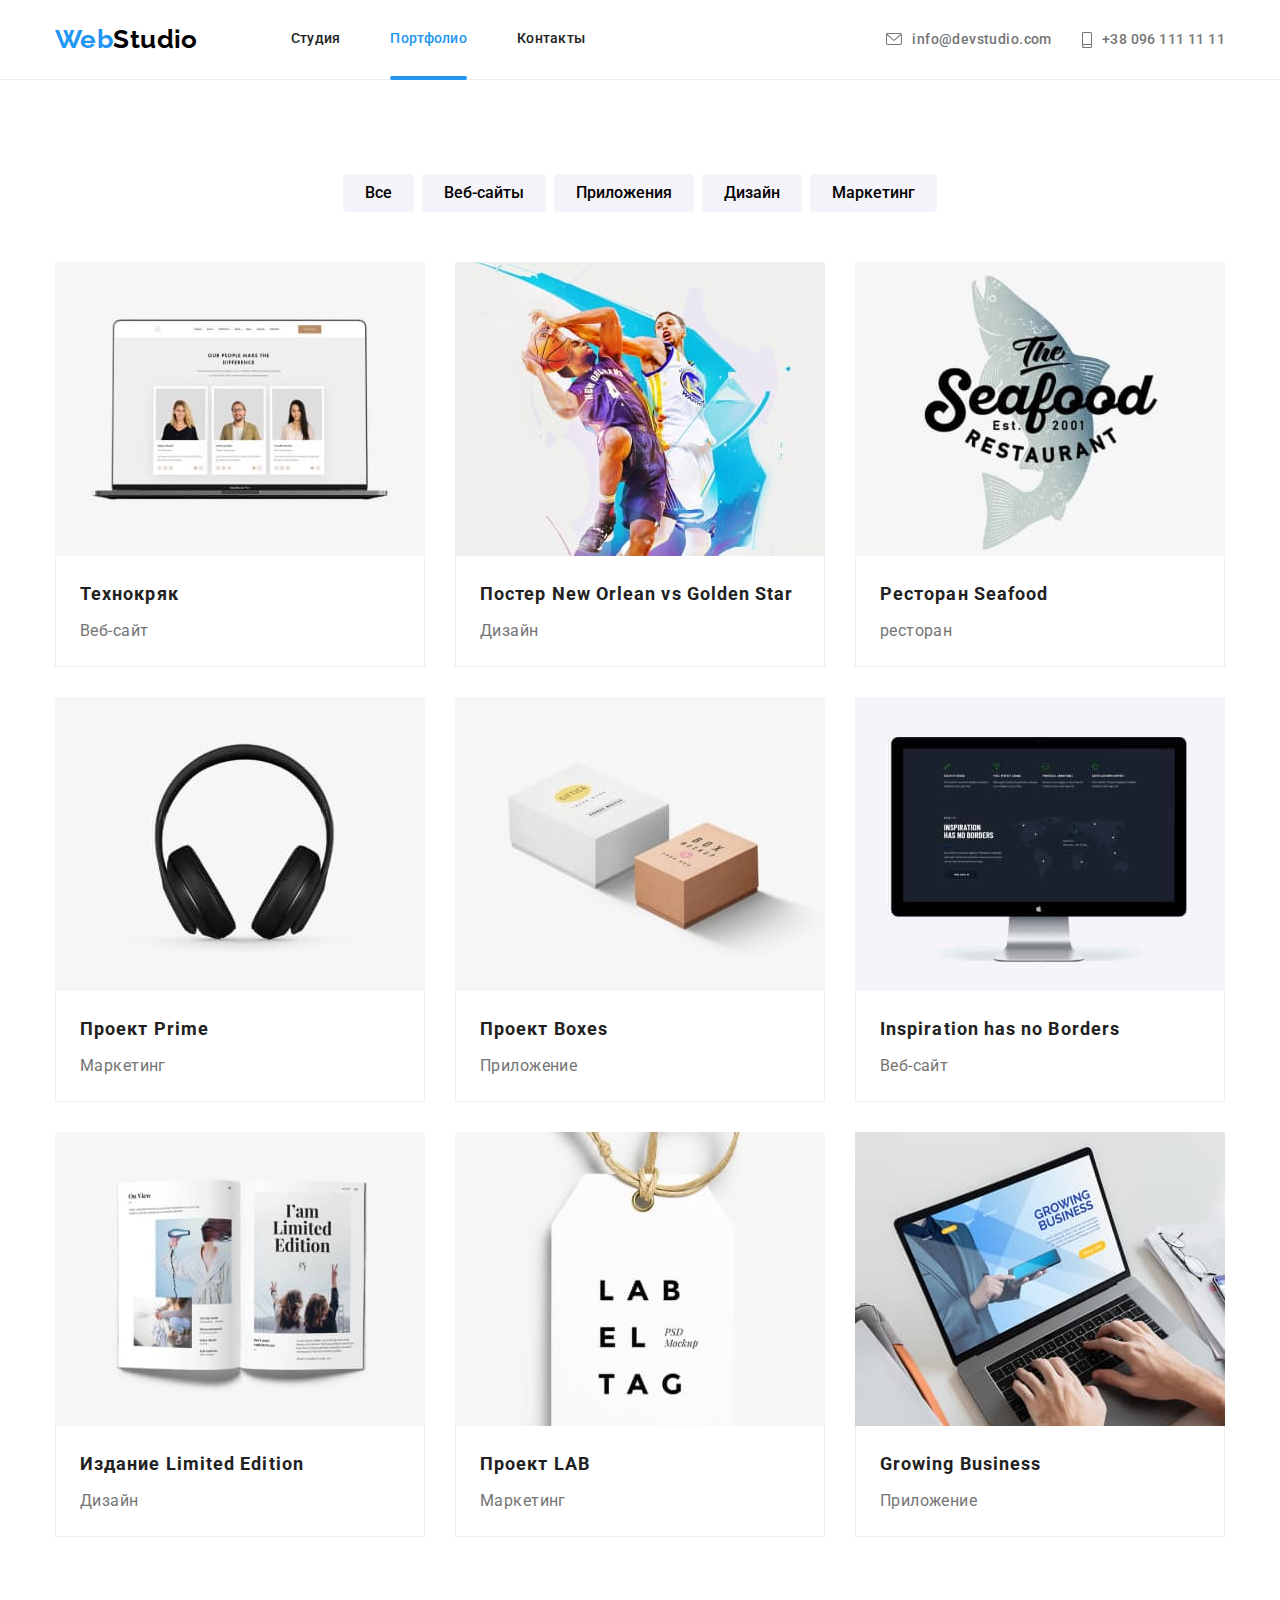
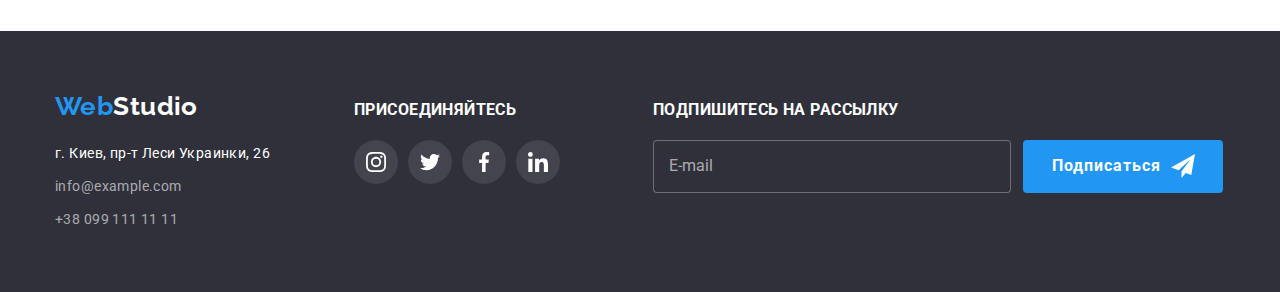
==== portfolio.html @ 16c4eb9a "hm7" ====
<!DOCTYPE html>
<html lang="ru">
<head>
   <meta charset="UTF-8">
   <meta http-equiv="X-UA-Compatible" content="IE=edge">
   <meta name="viewport" content="width=device-width, initial-scale=1.0">
   <title>Портфолио</title>
   <link href="https://fonts.googleapis.com/css2?family=Raleway:wght@700&family=Roboto:wght@400;500;700;900&display=swap" rel="stylesheet">
   <link rel="stylesheet" href="https://cdnjs.cloudflare.com/ajax/libs/modern-normalize/1.1.0/modern-normalize.min.css">
   <link rel="stylesheet" href="./css/style.css">
</head>
<body>
     <header class="page-header">
      <div class="container container-header">
         <nav class="site-nav">
            <a href="" class="logo">Web<span class="studio">Studio</span></a>
            <ul class="navigation">
               <li class="navigation-item"> <a href="./index.html" class="navigation-link">Студия</a> </li>
               <li class="navigation-item"> <a href="" class="navigation-link current">Портфолио</a> </li>
               <li class="navigation-item"> <a href="" class="navigation-link">Контакты</a> </li>
            </ul>
         </nav>
            <ul class="contacts">
               <li class="contacts-item"> 
                  <a href="mailto:info@example.com" class="contacts-link">
                     <svg class="contacts-icon" width="16" height="12">
                        <use href="./images/sprite.svg#icon-envelope"></use>
                     </svg> info@devstudio.com
                  </a>
               </li>          
                  <li class="contacts-item"> 
                     <a href="tel:+380961111111" class="contacts-link">
                        <svg class="contacts-icon" width="10" height="16">
                           <use href="./images/sprite.svg#icon-smartphone"></use>
                        </svg>+38 096 111 11 11
                     </a>
                  </li>
            </ul>
      </div>      
   </header>
   <main>
      <section class="section">
         <div class="container">
            <h1 class="section-title visually-hidden">Portfolio</h1>
            <ul class="filter">
               <li class="filter-item">
                  <button class="filter-button" type="button">Все</button>
               </li>
               <li class="filter-item">
                  <button class="filter-button" type="button">Веб-сайты</button>
               </li>
               <li class="filter-item">
                  <button class="filter-button" type="button">Приложения</button>
               </li>
               <li class="filter-item">
                  <button class="filter-button" type="button">Дизайн</button>
               </li>
               <li class="filter-item">
                  <button class="filter-button" type="button">Маркетинг</button>
               </li>
            </ul>
            <ul class="project">
               <li class="project-item">
                  <a href="" class="project-link">
                     <div class="project-thumb">
                        <img class="img" src="./images/img1.jpg" alt="tehnocrack" width="370">
                        <div class="project-overlay">
                        <p class="project-text-is-hidden">Технокряк это современная площадка распространения коронавируса. Компании используют эту платформу для цифрового шпионажа и атак на защищённые сервера конкурентов.</p></div>
                         </div>
                     <div class="border-box">
                        <h2 class="project-title">Технокряк</h2>
                        <p class="project-text">Веб-сайт</p>
                     </div>
                  </a>
               </li>
               <li class="project-item">
                  <a href="" class="project-link">
                     <div class="project-thumb">
                        <img class="img" src="./images/img2.jpg" alt="poster" width="370">
                         <div class="project-overlay">
                        <p class="project-text-is-hidden">Технокряк это современная площадка распространения коронавируса. Компании используют эту платформу для цифрового шпионажа и атак на защищённые сервера конкурентов.</p></div>
                     </div>                     
                     <div class="border-box">
                        <h2 class="project-title">Постер New Orlean vs Golden Star</h2>
                        <p class="project-text">Дизайн</p>
                     </div>
                  </a>
               </li>
               <li class="project-item">
                  <a href="" class="project-link">
                     <div class="project-thumb">
                        <img class="img" src="./images/img3.jpg" alt="theseafood" width="370">
                         <div class="project-overlay">
                        <p class="project-text-is-hidden">Технокряк это современная площадка распространения коронавируса. Компании используют эту платформу для цифрового шпионажа и атак на защищённые сервера конкурентов.</p></div>
                     </div>                    
                     <div class="border-box">
                        <h2 class="project-title">Ресторан Seafood</h2>
                        <p class="project-text">ресторан</p>
                     </div>
                  </a>
               </li>
               <li class="project-item">
                  <a href="" class="project-link">
                     <div class="project-thumb">   
                        <img class="img" src="./images/img4.jpg" alt="headphones" width="370">
                         <div class="project-overlay">
                        <p class="project-text-is-hidden">Технокряк это современная площадка распространения коронавируса. Компании используют эту платформу для цифрового шпионажа и атак на защищённые сервера конкурентов.</p></div>
                     </div>
                     <div class="border-box">
                        <h2 class="project-title">Проект Prime</h2>
                        <p class="project-text">Маркетинг</p>
                     </div> 
                  </a>
               </li>
               <li class="project-item">
                  <a href="" class="project-link">
                     <div class="project-thumb">
                        <img class="img" src="./images/img5.jpg" alt="boxes" width="370">
                           <div class="project-overlay">
                              <p class="project-text-is-hidden">Технокряк это современная площадка распространения коронавируса. Компании используют эту платформу для цифрового шпионажа и атак на защищённые сервера конкурентов.</p>
                         </div>
                     </div>
                     <div class="border-box">
                        <h2 class="project-title">Проект Boxes</h2>
                        <p class="project-text">Приложение</p>
                     </div>
                  </a>
               </li>
               <li class="project-item">
                  <a href="" class="project-link">
                     <div class="project-thumb">
                        <img class="img" src="./images/img6.jpg" alt="monitor" width="370">
                        <div class="project-overlay">
                           <p class="project-text-is-hidden">Технокряк это современная площадка распространения коронавируса. Компании используют эту платформу для цифрового шпионажа и атак на защищённые сервера конкурентов.</p>
                        </div>
                     </div>
                     <div class="border-box">
                        <h2 class="project-title">Inspiration has no Borders</h2>
                        <p class="project-text">Веб-сайт</p>
                     </div>
                  </a>
               </li>
               <li class="project-item">
                  <a href="" class="project-link">
                     <div class="project-thumb">
                        <img class="img" src="./images/img7.jpg" alt="book" width="370">
                        <div class="project-overlay">
                           <p class="project-text-is-hidden">Технокряк это современная площадка распространения коронавируса. Компании используют эту платформу для цифрового шпионажа и атак на защищённые сервера конкурентов.</p>
                        </div>
                        </div>
                     <div class="border-box">
                        <h2 class="project-title">Издание Limited Edition</h2>
                        <p class="project-text">Дизайн</p>
                        </div>
                  </a>
               </li>
               <li class="project-item">
                  <a href="" class="project-link">
                     <div class="project-thumb">
                        <img class="img" src="./images/img8.jpg" alt="label" width="370">
                        <div class="project-overlay">                   
                          <p class="project-text-is-hidden">Технокряк это современная площадка распространения коронавируса. Компании используют эту платформу для цифрового шпионажа и атак на защищённые сервера конкурентов.</p>
                        </div>
                     </div>
                     <div class="border-box">
                        <h2 class="project-title">Проект LAB</h2>
                        <p class="project-text">Маркетинг</p>
                     </div>
                  </a>
               </li>
               <li class="project-item">
                  <a href="" class="project-link">
                     <div class="project-thumb">
                        <img class="img" src="./images/img9.jpg" alt="notebook" width="370">
                           <div class="project-overlay">
                           <p class="project-text-is-hidden">Технокряк это современная площадка распространения коронавируса. Компании используют эту платформу для цифрового шпионажа и атак на защищённые сервера конкурентов.</p>
                           </div>                     
                     </div>
                     <div class="border-box">
                        <h2 class="project-title">Growing Business</h2>
                        <p class="project-text">Приложение</p>
                     </div>
                  </a>
               </li>
            </ul> 
         </div>
      </section>
   </main>
   <footer class="footer"> 
      <div class="container-footer container">
         <div>
            <a href="" class="logo-footer">Web<span class="studio-footer">Studio</span></a>
            <address class="address-footer">
               <ul class="address">
                  <li class="address-item"> <p> г. Киев, пр-т Леси Украинки, 26</p></li>
                  <li class="address-item"> <a href="mailto:info@example.com" class="contacts-link-footer">info@example.com</a></li>
                  <li class="address-item"> <a href="tel:+380991111111" class="contacts-link-footer">+38 099 111 11 11</a></li>
               </ul>
            </address>
         </div>
         <div class="social-box">
            <h3 class="social-box-title">ПРИСОЕДИНЯЙТЕСЬ</h3>
             <ul class="social">
               <li class="social-item">
                  <button class="social-links social-links-footer">
                     <svg class="links-icon-footer" width="20" height="20">
                        <use href="./images/sprite.svg#icon-instagram-2"></use>
                     </svg>
                  </button>
               </li>
               <li class="social-item">
                 <button class="social-links social-links-footer">
                    <svg class="links-icon-footer" width="20" height="20">
                        <use href="./images/sprite.svg#icon-twitter-1"></use>
                     </svg>
                  </button>
               </li>
               <li class="social-item">
                  <button class="social-links social-links-footer">
                    <svg class="links-icon-footer" width="20" height="20">
                        <use href="./images/sprite.svg#icon-facebook-1"></use>
                     </svg>
                  </button>
               </li>
               <li class="social-item">
                  <button class="social-links social-links-footer">
                     <svg class="links-icon-footer" width="20" height="20">
                        <use href="./images/sprite.svg#icon-linkedin-1"></use>
                     </svg>
                  </button>
               </li>
            </ul>
         </div>
         <div class="e-mail-input">
               <h3 class="social-box-title">ПОДПИШИТЕСЬ НА РАССЫЛКУ</h3>
               <form class="form-footer">
                  <input type="email" class="form-input" name="name" id="name" placeholder="E-mail">
                  <button type="submit" class="btn btn-input">Подписаться
                     <svg class="icon-btn" width="24" height="24">
                        <use href="./images/sprite.svg#icon-icon-send"></use>
                     </svg>  
                  </button>
               </form>
         </div>
       </div>
   </footer>
   <script src="./js/modal.js"></script>
</body>
</html>
---- css/style.css ----
:root {
  --primary-text-color: #212121;
  --text-color: #757575;
  --accent-color: #2196f3;
  --primary-white-color: #ffffff;
  --logo-color: #000000;
  --grey-color: #f5f4fa;
  --background-color: #2f303a;
  --card-shadow: 0px 1px 3px rgba(0, 0, 0, 0.12),
    0px 1px 1px rgba(0, 0, 0, 0.14), 0px 2px 1px rgba(0, 0, 0, 0.2);
  --card-interval: 30px;
  --timing-function: cubic-bezier(0.4, 0, 0.2, 1)
}
body{
  font-family: Roboto, sans-serif;
  color: var(--primary-text-color);
  background-color: var(--primary-white-color);
  letter-spacing: 0.03em;
  font-size: 14px;
}
h1,h2,h3,h4,p,ul {
  margin: 0;
}
ul {
  list-style: none;
  padding: 0;
}

/* Common classes */
.container {
  width: 1200px;
  margin: 0 auto;
  padding: 0 15px;
}
.img {
  display: block;
  width: 100%;
  height: auto;
}
.visually-hidden {
  position: absolute;
  width: 1px;
  height: 1px;
  margin: -1px;
  border: 0;
  padding: 0;
  clip: rect(0 0 0 0);
  overflow: hidden;
}

/* common header */
.page-header {
  border-bottom: 1px solid #ececec;
  height: 80px;
  display: flex;
}
.container-header {
  display: flex;
  align-items: center;
}
.site-nav {
  display: flex;
  align-items: center;
  margin-right: auto;
}

.logo {
  color: var(--accent-color);
  font-family: Raleway;
  font-weight: 700;
  font-size: 26px;
  line-height: 1.19;
  text-align: left;
  text-decoration: none;
  display: inline-block;
  margin-right: 93px;
}

.studio {
  display: inline-block;
  color: var(--logo-color);
}

.navigation {
  display: flex;
}
.navigation-item:not(:last-child) {
  margin-right: 50px;
}
.contacts:not(:last-child) {
  margin-right: 50px;
}
.navigation-item {
  
}
.navigation-link {
  color: var(--primary-text-color);
  text-decoration: none;
  display: block;
  padding-top: 32px;
  padding-bottom: 33px;
  font-weight: 500;
  line-height: 1.14;
  letter-spacing: 0.02em;
  transition: color 250ms var(--timing-function);
}
.current {
  color: var(--accent-color);
  position: relative;

}
.current::after{
  position: absolute;
  content: "";
  left: 0;
  bottom: 0;
  width: 100%;
  height: 4px;
  background: #2196F3;
  border-radius: 2px;
}
.navigation-link:hover,.navigation-link:focus,.contacts-link:hover .contacts-icon,.contacts-link:focus .contacts-icon{
  fill:var(--accent-color);
  color: var(--accent-color);
}

.contacts-link:hover,.contacts-link:focus{
  color: var(--accent-color);
}

.contacts {
  display: flex;
  align-items: center;
}
.contacts-item {
  display: flex
}
.contacts-item:not(:last-child){
  margin-right: var(--card-interval);
}

.contacts-link{
  display: flex;
  color: var(--text-color);
  text-decoration: none;
  align-items: center;
  font-weight: 500;
  line-height: 1.14;
  padding-top: 20px;
  padding-bottom: 20px;
  transition: color 250ms var(--timing-function);
}
.contacts-icon{
  margin-right: 10px;
  fill: var(--text-color);
  transition: fill 250ms var(--timing-function);
}


/* main index.html */
.section-hero {
  background: var(--background-color);
  padding: 200px 0;
  text-align: center;
  height:600px;
  max-width: 1600px;
  background-repeat: no-repeat;
  margin-left: auto;
  margin-right: auto;
  background-image:linear-gradient(to right, rgba(47, 48, 58, 0.4),rgba(47, 48, 58, 0.4)), url(../images/background.css/background\ img.jpg);
}

.title-hero {
  color: var(--primary-white-color);
  font-size: 44px;
  font-weight: 900;
  line-height: 1.36;
  letter-spacing: 0.06em;
  text-align: center;
  margin-bottom: 30px;
}
.btn {
  color: var(--primary-white-color);
  background: var(--accent-color);
  display: inline-flex;
  font-size: 16px;
  line-height: 1.88;
  font-weight: 700;
  letter-spacing: 0.06em;
  cursor: pointer;
  border-radius: 4px;
  border: 0;
  padding: 10px 32px;
  transition: background-color 250ms var(--timing-function), box-shadow 250ms var(--timing-function);
  
}
.btn-close{
  position: absolute;
  display: flex;
  justify-content: center;
  align-items: center;
  width: 30px;
  height: 30px;
  cursor: pointer;
  top: 8px;
  right: 8px;
  border: 1px solid rgba(0, 0, 0, 0.1);
  background: #FFFFFF;
  border-radius: 50%;
}
.btn-icon{
  fill:#000000;
  transition: fill 250ms var(--timing-function)
}
.btn-close:hover .btn-icon,.btn-close:hover .btn-icon{
  fill:var(--accent-color)
}
.btn:hover, .btn:focus{
  background-color: #188ce8; 
  box-shadow: 0px 4px 4px rgba(0, 0, 0, 0.15);
}
.backdrop{
  position: fixed;
  top: 0;
  left: 0;
  width: 100%;
  height: 100%;
  background-color: rgba(0, 0, 0, 0.2);
}
.backdrop.is-hidden{
  opacity: 0;
  pointer-events: none;
}
.modal{
  position: absolute;
  top: 50%;
  left: 50%;
  padding: 40px;
  transform: translate(-50%,-50%);
  min-height: 581px;
  min-width: 528px;
  border-radius: 4px;
  background: #FFFFFF;
}
.form{
  
}
.modal-title{
  display: block;
  font-size: 20px;
  font-weight: 700;
  line-height: 1.15;
  margin-bottom: 12px;
}
.form-field{ 
  position: relative;
  margin-bottom: 10px;
}
.form :nth-child(5){
  margin-bottom: 20px;
}


.form-label{
  display: block;
  text-align: left;
  margin-bottom: 4px;
  color: var(--text-color);
  font-size: 12px;
  line-height: 1.17;
  letter-spacing: 0.01em; 
}
.input{
  width: 100%;
  height: 40px;
  padding-left: 42px;
  border: 1px solid rgba(33, 33, 33, 0.2);
  border-radius: 4px; 
  transition: border-color 250ms var(--timing-function)
}
.input:focus + .form-icon{
  fill:var(--accent-color);
}
.input:focus,.textarea:focus{
  border-color: var(--accent-color);
  outline: none;
}

.form-icon{
  position: absolute;
  top: 50%;
  left: 50%;
  left: 12px;
  fill: var(--primary-text-color);
  transition: fill 250ms var(--timing-function)
}
.textarea{
  width: 448px;
  height: 120px;
  resize: none;
  padding: 12px 16px;
  border: 1px solid rgba(33, 33, 33, 0.2);
  border-radius: 4px;
  margin-bottom: 0px;
  transition: border-color 250ms var(--timing-function)
}
.textarea::placeholder,.input::placeholder{
  letter-spacing: 0.01em;
  color: rgba(117, 117, 117, 0.5);
}

.label{
display: flex;
align-items: center;
justify-content: center;
color: var(--text-color);
line-height: 1.7;
margin-bottom: 30px;
}
.label a{
  color: var(--accent-color);
  margin-left: 0.5em;
}
.checkbox{
  position: absolute;
  width: 1px;
  height: 1px;
  margin: -1px;
  border: 0;
  padding: 0;
  clip: rect(0 0 0 0);
  overflow: hidden;
}
.icon-check{
  display: inline-block;
  height: 15px;
  width: 16px;
  border-radius: 4px;
  margin-right: 7px;
  border: 2px solid #212121;
  background-color: #FFFFFF;
  
}
.checkbox:checked + .icon-check{
  border-color: var(--accent-color);
  background-color: var(--accent-color);
  background-image: url("../images/icon\ check\ \(1\)\ \(1\).svg");
  background-size: contain;
  background-origin: border-box;
}
.btn-submit{
  padding: 10px 55px; 
}

.section {
  padding: 94px 0;
}
.section-title {
  font-size: 36px;
  font-weight: 700;
  line-height: 1.67;
  text-align: center;
  margin-bottom: 50px;
}
.features {
  display: flex;
}
.features-item:not(:last-child) {
  margin-right: var(--card-interval);
}
.features-box{
  display: flex;
  margin-bottom:var(--card-interval);
  background: var(--grey-color);
  align-items: center;
  padding: 25px 100px;
  border-radius: 4px;
}
.features-title {
  font-weight: 700;
  line-height: 1.14;
  font-size: 14px;
  margin-bottom: 10px; 
}
.features-text {
  color: var(--text-color);
  line-height: 1.71;
}
.section-img {
  padding-top: 0;
}
.img {
  display: flex;
  justify-content: space-between;
}
.img-item{
  position: relative;
  display: flex;
  justify-content: center;
}

.img-title{
  display: block;
  bottom: 0;
  padding: 27px 0;
  color: #ffffff;
  font-size: 14px;
  font-weight: 700;
  line-height: 1.14;
}
.img-thumb{
  position: absolute;
  bottom: 0;
  width: 100%;
  background-color: rgba(47, 48, 58, 0.8);
  text-align: center;
}

.section-team {
  background: var(--grey-color);
}
.team {
  display: flex;
  justify-content: space-between;
}
.team-item {
  background: var(--primary-white-color);
  box-shadow: var(--card-shadow);
  border-radius: 0px 0px 4px 4px;
  text-align: center;
}
.team-stand {
  padding: 30px 0;
}
.team-name {
  font-size: 16px;
  font-weight: 500;
  line-height: 1.19;
  margin-bottom: 10px;
}
.team-position {
  color: var(--text-color);
  font-size: 16px;
  line-height: 1.19;
  margin-bottom: 16px;
}
.social{
  display: flex;
  align-items: center;
  justify-content: center;
}
.social-item:not(:last-child){
  margin-right: 10px;
}
.social-links{
  display: flex;
  justify-content: center;
  align-items: center;
  cursor: pointer;
  width: 44px;
  background: #FFFFFF;
  height: 44px;
  border-radius: 50%;
  border: 0;
  padding: 0;
  transition: background-color 250ms var(--timing-function);
}
.social-links:hover,.social-links:focus{
  background-color: var(--accent-color);

}
.links-icon{
  fill: #AFB1B8;
  transition: fill 250ms var(--timing-function)
}
.social-links:hover .links-icon, .social-links:focus .links-icon    
{
  fill: #FFFFFF;
}     
.client{
  display: flex;
}

.client-item:not(:last-child){
 margin-right: var(--card-interval);
}
.client-link{
  display: block;
  border: 1px solid #AFB1B8;
  border-radius: 4px;
  cursor: pointer;
  background: #FFFFFF;
  border-radius: 4px;
  padding: 16px 31px;
  transition: border-color 250ms var(--timing-function);
}
.client-link:hover .client-icon, .client-link:focus .client-icon{
  fill: var(--accent-color);
}
.client-link:hover, .client-link:focus{
  border-color: var(--accent-color);  
}
.client-icon{
  fill: #AFB1B8;
  transition: fill 250ms var(--timing-function);
}
.client-icon:hover, .client-icon:focus{
  fill: var(--accent-color);
}
/* main portfolio.html */

.filter {
  display: flex;
  justify-content: center;
  margin-bottom: 50px;
}

.filter-item:not(:last-child) {
  margin-right: 8px; 
}
.filter-button {
  cursor: pointer;
  background: var(--grey-color);
  font-size: 16px;
  font-weight: 500;
  line-height: 1.63;
  border-radius: 4px;
  border: none;
  display: inline-block;
  padding: 6px 22px;
  transition: color 250ms var(--timing-function), background 250ms var(--timing-function),box-shadow 250ms var(--timing-function);
  
}
.filter-button:hover , .filter-button:focus{
  color: var(--primary-white-color);
  background: var(--accent-color);
  box-shadow: 0px 3px 1px rgba(0, 0, 0, 0.1),  0px 1px 2px rgba(0, 0, 0, 0.08), 0px 2px 2px rgba(0, 0, 0, 0.12);
}

.project {
  display: flex;
  flex-wrap: wrap;
  margin-left: calc(-1 * var(--card-interval));
  margin-top: calc(-1 * var(--card-interval));
}

.project-item {
  flex-basis: calc(100% / 3 - var(--card-interval));
  margin-left: var(--card-interval);
  margin-top: var(--card-interval);
}

.project-link:hover .project-thumb{ 
}

.project-thumb{
  position: relative;
  overflow: hidden;
}

.project-overlay{
  position: absolute;
  height: 100%;
  width: 100%;
  top: 0;
  left: 0;
  font-size: 18px;
  line-height: 1.56;
  padding: 63px 24px;  
  background: rgba(33, 150, 243, 0.9);
  color:#ffffff;
  transform: translateY(101%);
  transition: transform 250ms var(--timing-function);
  overflow: hidden;
}

.project-text-is-hidden{
  display: block;
}

.project-link:hover .project-overlay, .project-link:focus .project-overlay{
  transform: translateY(0);
  opacity: 1;
}
      
.project-link:hover, .project-link:focus{
 box-shadow: 0px 1px 1px rgba(0, 0, 0, 0.12), 0px 4px 4px rgba(0, 0, 0, 0.06), 1px 4px 6px rgba(0, 0, 0, 0.16);
 
}
.project-link {
  text-decoration: none;
  color: var(--primary-text-color);
  display: block; 
  transition: box-shadow 250ms var(--timing-function);
}
.project-title {
  font-size: 18px;
  font-weight: 700;
  line-height: 2;
  letter-spacing: 0.06em;
  margin-bottom: 4px;
}
.project-text {
  color: var(--text-color);
  font-size: 16px;
  line-height: 1.88;
}
.border-box {
  padding: 20px 24px;
  border-left: 1px solid #EEEEEE; 
  border-right: 1px solid #EEEEEE; 
  border-bottom: 1px solid #EEEEEE; 
}
/* common footer */
.footer {
  background: var(--background-color);
  padding: 60px 0;
  
}
.container-footer {
  display: flex;
  align-items: baseline;
  
}
.logo-footer {
  color: var(--accent-color);
  font-family: Raleway;
  font-weight: 700;
  font-size: 26px;
  line-height: 1.19;
  text-decoration: none;
  display: inline-block;
  margin-bottom: 20px;
}
.studio-footer {
  color: var(--primary-white-color);
  display: inline-block;
}
.address-footer {
  color: var(--primary-white-color);
  line-height: 1.71;
  padding-right: 1em;
  font-style: normal;
}

.address-item:not(:last-child) {
  margin-bottom: 9px;
}
.contacts-link-footer {
  color: rgba(255, 255, 255, 0.6);
  text-decoration: none;
  display: block;
}

.social-box{
  margin-left: 70px;
}
.e-mail-input{
  margin-left: 93px;
}
.form-footer{
  display: flex;
}
.form-input{
  margin-right: 12px;
  padding: 15px 15px 16px ;
  background-color: var(--background-color) ;
  border: 1px solid rgba(255, 255, 255, 0.3);
  border-radius: 4px;
  width: 358px;
  color: rgba(255, 255, 255, 0.6);
  font-size: 16px;
  line-height: 1.25;
  transition: filter 250ms var(--timing-function)
}
.form-input::placeholder{
  color: rgba(255, 255, 255, 0.6);
}
.form-input:hover,.form-input:focus{
filter: drop-shadow(0px 4px 4px rgba(0, 0, 0, 0.15));}

.btn-input{
  padding: 10px 28px 10px 29px;
  align-items: center;
}

.icon-btn{
  fill: #FFFFFF;
  margin-left: 10px;
}
.social-box-title{
  display: inline-block;
  font-weight: 700;
  line-height: 1.14;
  color:#ffffff;
  margin-bottom: 20px;
}
.social-links-footer{
  background: #43444D;
}

.links-icon-footer{
  fill: #FFFFFF;
}
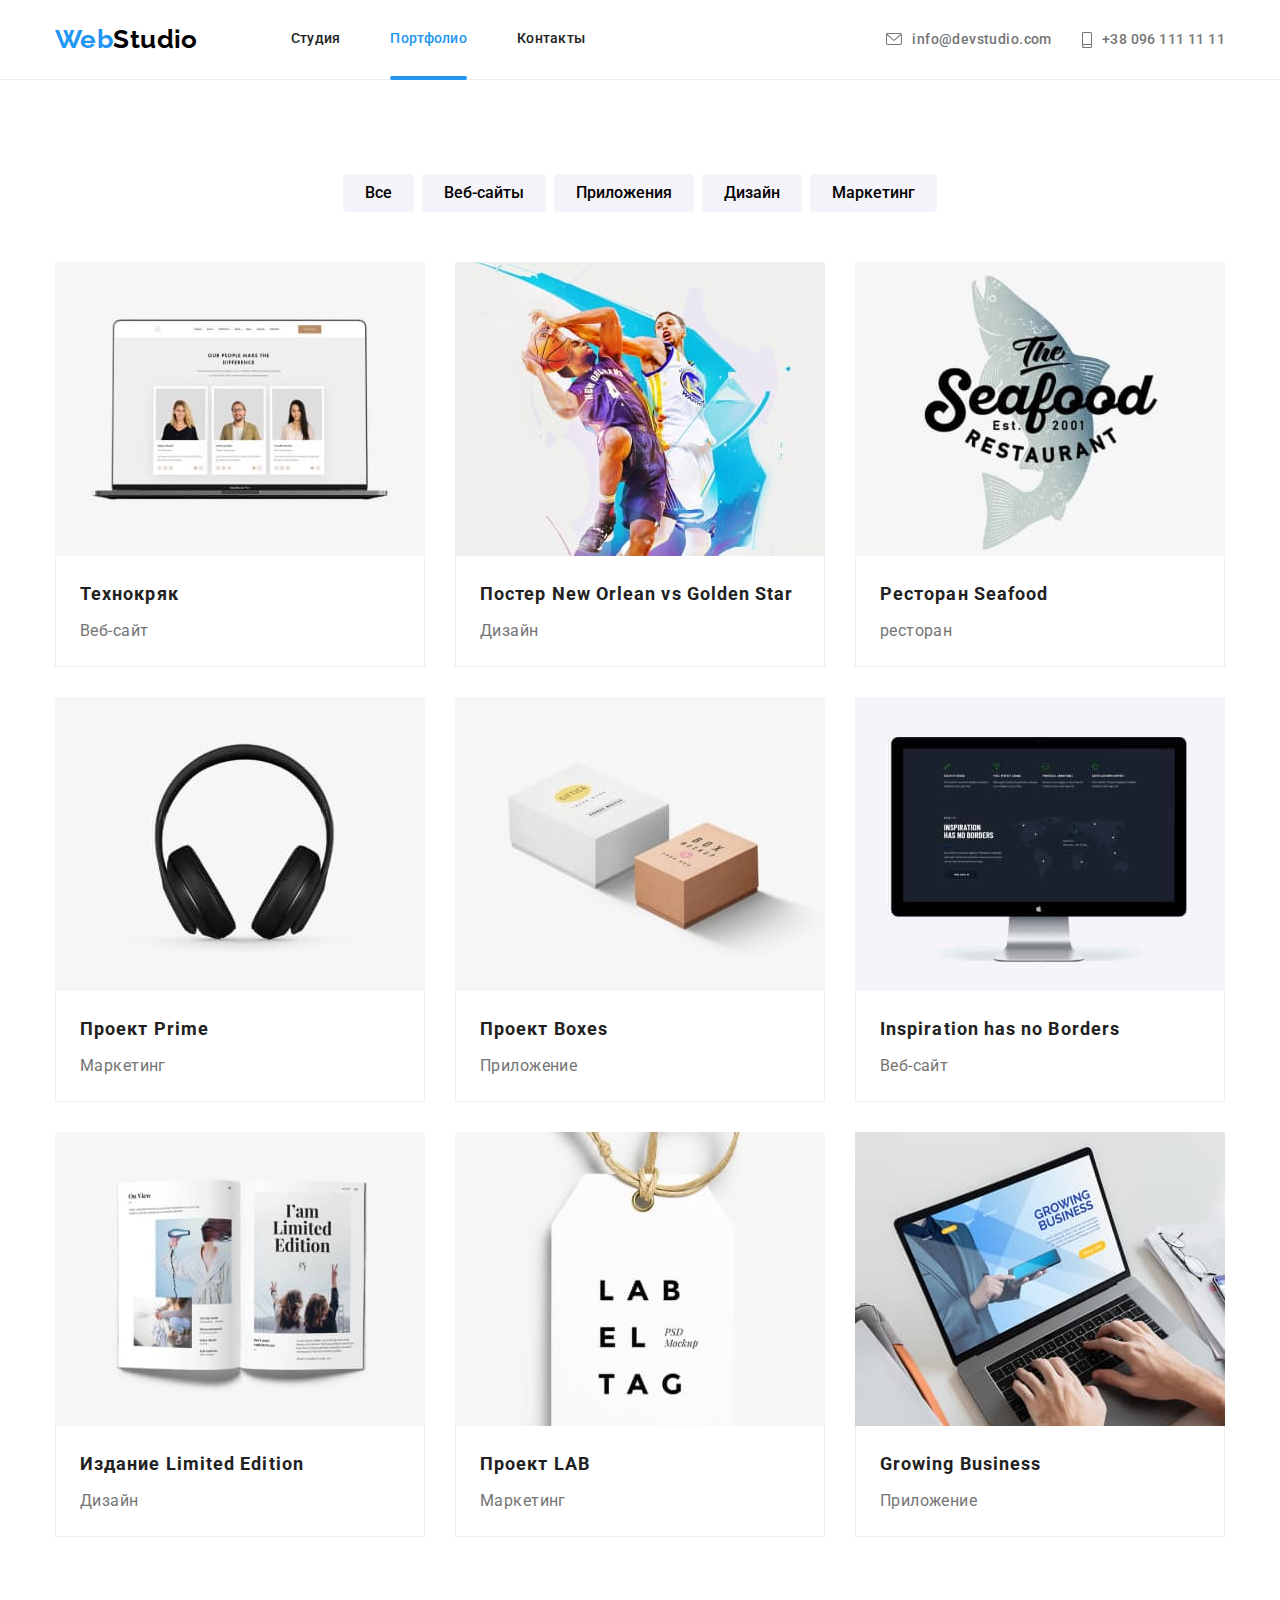
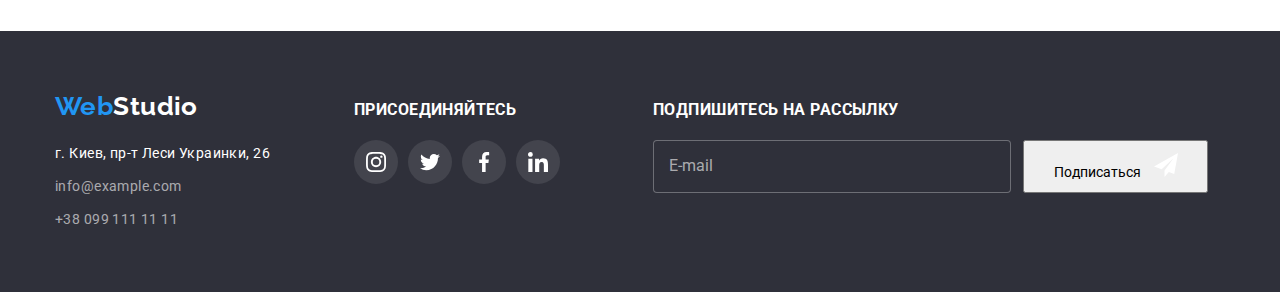
==== commit 58bfe720: "hw7" ====
--- a/portfolio.html
+++ b/portfolio.html
@@ -11,31 +11,31 @@
    <link rel="stylesheet" href="./css/style.css">
 </head>
 <body>
-     <header class="page-header">
+   <header class="page-header">
       <div class="container container-header">
          <nav class="site-nav">
-            <a href="" class="logo">Web<span class="studio">Studio</span></a>
-            <ul class="navigation">
-               <li class="navigation-item"> <a href="./index.html" class="navigation-link">Студия</a> </li>
-               <li class="navigation-item"> <a href="" class="navigation-link current">Портфолио</a> </li>
-               <li class="navigation-item"> <a href="" class="navigation-link">Контакты</a> </li>
+            <a href="" class="logo">Web<span class="logo__studio">Studio</span></a>
+            <ul class="site-nav__navigation">
+               <li class="site-nav__item"> <a href="./index.html" class="site-nav__link">Студия</a> </li>
+               <li class="site-nav__item"> <a href="" class="site-nav__link site-nav__link--current">Портфолио</a> </li>
+               <li class="site-nav__item"> <a href="" class="site-nav__link">Контакты</a> </li>
             </ul>
          </nav>
             <ul class="contacts">
-               <li class="contacts-item"> 
-                  <a href="mailto:info@example.com" class="contacts-link">
-                     <svg class="contacts-icon" width="16" height="12">
+               <li class="contacts__item"> 
+                  <a href="mailto:info@example.com" class="contacts__link">
+                     <svg class="contacts__icon" width="16" height="12">
                         <use href="./images/sprite.svg#icon-envelope"></use>
                      </svg> info@devstudio.com
                   </a>
-               </li>          
-                  <li class="contacts-item"> 
-                     <a href="tel:+380961111111" class="contacts-link">
-                        <svg class="contacts-icon" width="10" height="16">
+               </li>
+               <li class="contacts__item"> 
+                  <a href="tel:+380961111111" class="contacts__link">
+                     <svg class="contacts__icon" width="10" height="16">
                            <use href="./images/sprite.svg#icon-smartphone"></use>
-                        </svg>+38 096 111 11 11
-                     </a>
-                  </li>
+                     </svg>+38 096 111 11 11
+                  </a>
+               </li>
             </ul>
       </div>      
    </header>
--- a/css/style.css
+++ b/css/style.css
@@ -77,24 +77,22 @@
   margin-right: 93px;
 }
 
-.studio {
+.logo__studio {
   display: inline-block;
   color: var(--logo-color);
 }
 
-.navigation {
-  display: flex;
-}
-.navigation-item:not(:last-child) {
+.site-nav__navigation {
+  display: flex;
+}
+.site-nav__item:not(:last-child) {
   margin-right: 50px;
 }
 .contacts:not(:last-child) {
   margin-right: 50px;
 }
-.navigation-item {
-  
-}
-.navigation-link {
+
+.site-nav__link {
   color: var(--primary-text-color);
   text-decoration: none;
   display: block;
@@ -105,12 +103,11 @@
   letter-spacing: 0.02em;
   transition: color 250ms var(--timing-function);
 }
-.current {
+.site-nav__link--current {
   color: var(--accent-color);
   position: relative;
-
-}
-.current::after{
+}
+.site-nav__link--current::after{
   position: absolute;
   content: "";
   left: 0;
@@ -120,12 +117,12 @@
   background: #2196F3;
   border-radius: 2px;
 }
-.navigation-link:hover,.navigation-link:focus,.contacts-link:hover .contacts-icon,.contacts-link:focus .contacts-icon{
+.site-nav__link:hover,.site-nav__link:focus,.contacts__link:hover .contacts__icon,.contacts__link:focus .contacts__icon{
   fill:var(--accent-color);
   color: var(--accent-color);
 }
 
-.contacts-link:hover,.contacts-link:focus{
+.contacts__link:hover,.contacts__link:focus{
   color: var(--accent-color);
 }
 
@@ -133,14 +130,14 @@
   display: flex;
   align-items: center;
 }
-.contacts-item {
+.contacts__item {
   display: flex
 }
-.contacts-item:not(:last-child){
+.contacts__item:not(:last-child){
   margin-right: var(--card-interval);
 }
 
-.contacts-link{
+.contacts__link{
   display: flex;
   color: var(--text-color);
   text-decoration: none;
@@ -151,7 +148,7 @@
   padding-bottom: 20px;
   transition: color 250ms var(--timing-function);
 }
-.contacts-icon{
+.contacts__icon{
   margin-right: 10px;
   fill: var(--text-color);
   transition: fill 250ms var(--timing-function);
@@ -159,7 +156,7 @@
 
 
 /* main index.html */
-.section-hero {
+.hero {
   background: var(--background-color);
   padding: 200px 0;
   text-align: center;
@@ -171,7 +168,7 @@
   background-image:linear-gradient(to right, rgba(47, 48, 58, 0.4),rgba(47, 48, 58, 0.4)), url(../images/background.css/background\ img.jpg);
 }
 
-.title-hero {
+.hero__title {
   color: var(--primary-white-color);
   font-size: 44px;
   font-weight: 900;
@@ -180,7 +177,7 @@
   text-align: center;
   margin-bottom: 30px;
 }
-.btn {
+.hero__btn {
   color: var(--primary-white-color);
   background: var(--accent-color);
   display: inline-flex;
@@ -193,9 +190,12 @@
   border: 0;
   padding: 10px 32px;
   transition: background-color 250ms var(--timing-function), box-shadow 250ms var(--timing-function);
-  
-}
-.btn-close{
+}
+.hero__btn:hover, .hero__btn:focus{
+  background-color: #188ce8; 
+  box-shadow: 0px 4px 4px rgba(0, 0, 0, 0.15);
+}
+.modal__btn-close{
   position: absolute;
   display: flex;
   justify-content: center;
@@ -209,17 +209,14 @@
   background: #FFFFFF;
   border-radius: 50%;
 }
-.btn-icon{
+.modal__btn-icon{
   fill:#000000;
   transition: fill 250ms var(--timing-function)
 }
-.btn-close:hover .btn-icon,.btn-close:hover .btn-icon{
+.modal__btn-close:hover .modal__btn-icon,.modal__btn-close:hover .modal__btn-icon{
   fill:var(--accent-color)
 }
-.btn:hover, .btn:focus{
-  background-color: #188ce8; 
-  box-shadow: 0px 4px 4px rgba(0, 0, 0, 0.15);
-}
+
 .backdrop{
   position: fixed;
   top: 0;
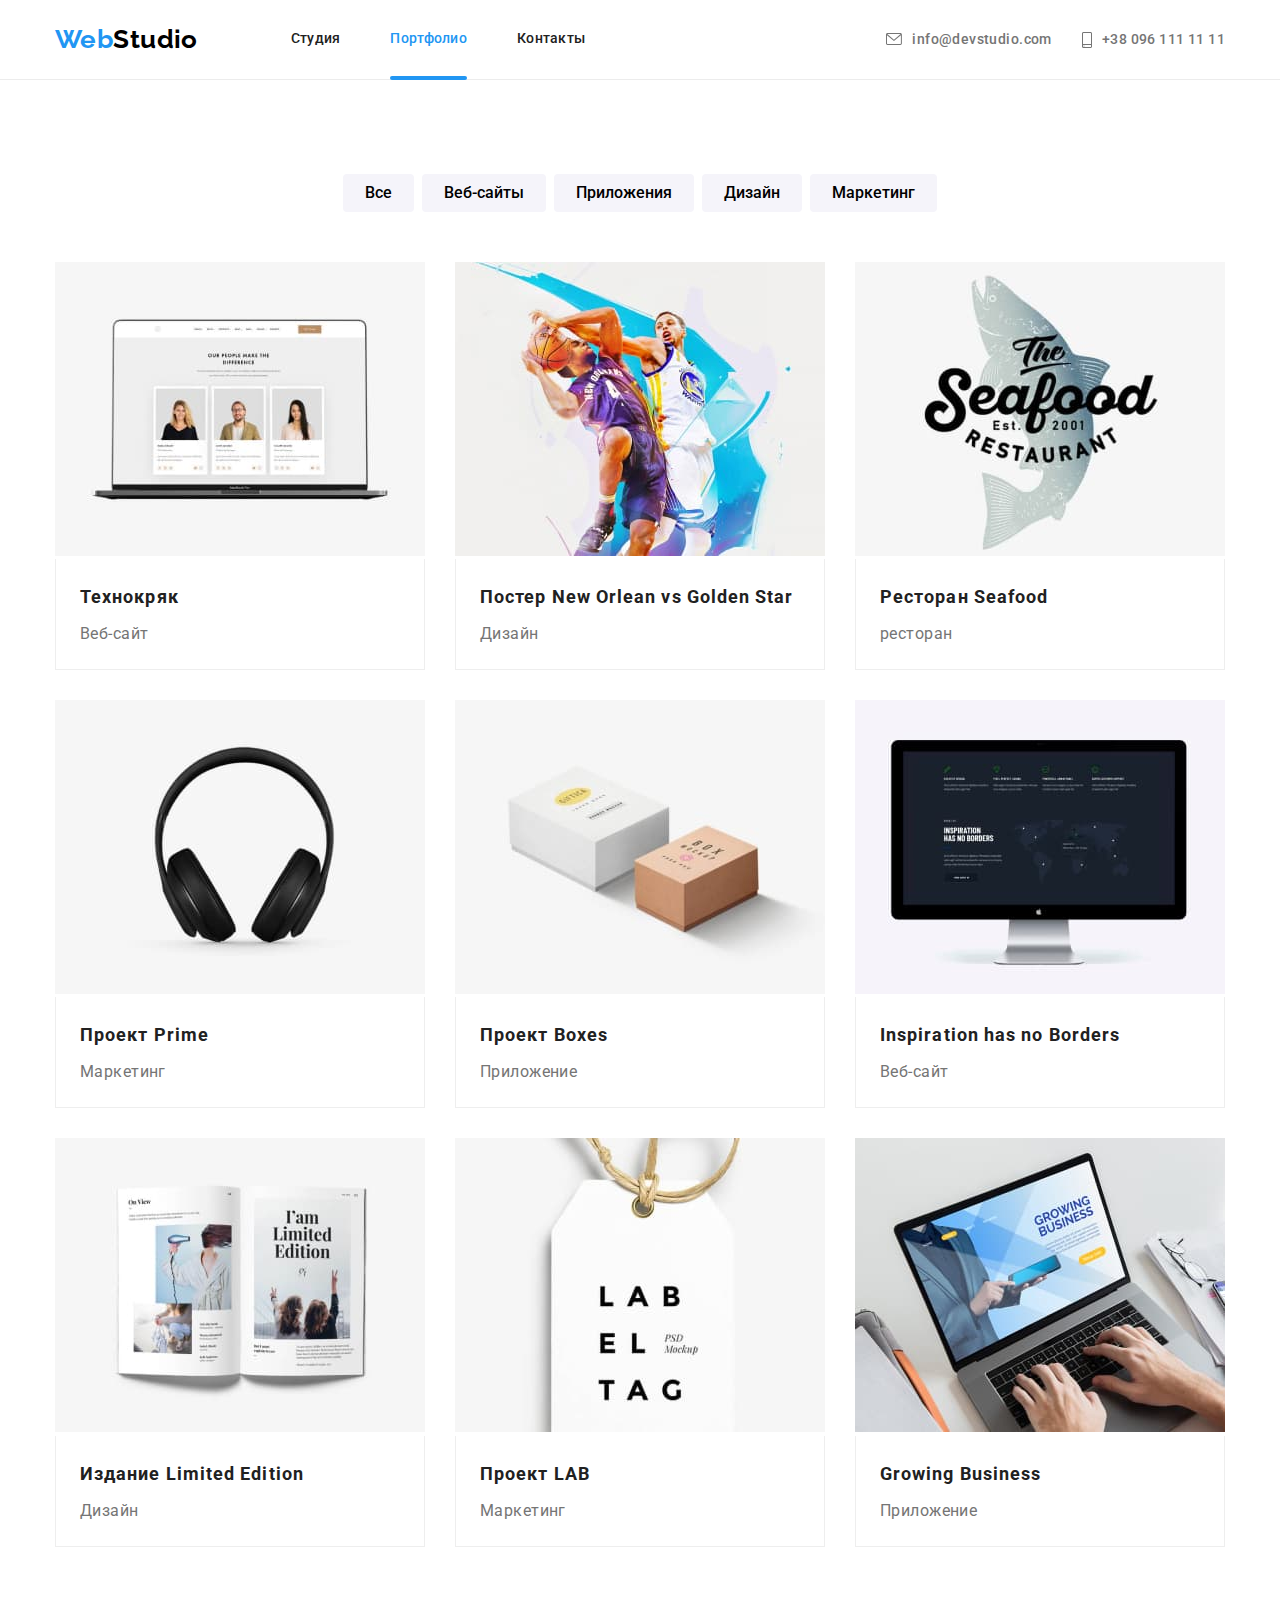
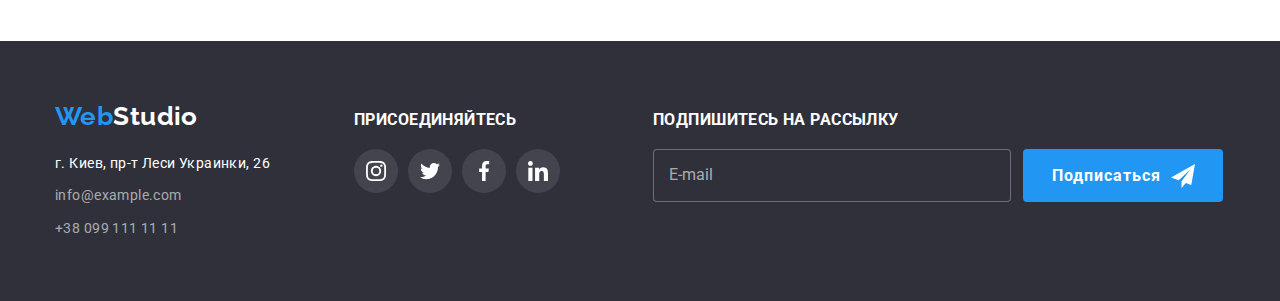
==== commit 0e1bfca4: "hw7" ====
--- a/portfolio.html
+++ b/portfolio.html
@@ -44,144 +44,162 @@
          <div class="container">
             <h1 class="section-title visually-hidden">Portfolio</h1>
             <ul class="filter">
-               <li class="filter-item">
+               <li class="filter__item">
                   <button class="filter-button" type="button">Все</button>
                </li>
-               <li class="filter-item">
+               <li class="filter__item">
                   <button class="filter-button" type="button">Веб-сайты</button>
                </li>
-               <li class="filter-item">
+               <li class="filter__item">
                   <button class="filter-button" type="button">Приложения</button>
                </li>
-               <li class="filter-item">
+               <li class="filter__item">
                   <button class="filter-button" type="button">Дизайн</button>
                </li>
-               <li class="filter-item">
+               <li class="filter__item">
                   <button class="filter-button" type="button">Маркетинг</button>
                </li>
             </ul>
-            <ul class="project">
-               <li class="project-item">
-                  <a href="" class="project-link">
-                     <div class="project-thumb">
-                        <img class="img" src="./images/img1.jpg" alt="tehnocrack" width="370">
-                        <div class="project-overlay">
-                        <p class="project-text-is-hidden">Технокряк это современная площадка распространения коронавируса. Компании используют эту платформу для цифрового шпионажа и атак на защищённые сервера конкурентов.</p></div>
-                         </div>
-                     <div class="border-box">
-                        <h2 class="project-title">Технокряк</h2>
-                        <p class="project-text">Веб-сайт</p>
-                     </div>
-                  </a>
-               </li>
-               <li class="project-item">
-                  <a href="" class="project-link">
-                     <div class="project-thumb">
-                        <img class="img" src="./images/img2.jpg" alt="poster" width="370">
-                         <div class="project-overlay">
-                        <p class="project-text-is-hidden">Технокряк это современная площадка распространения коронавируса. Компании используют эту платформу для цифрового шпионажа и атак на защищённые сервера конкурентов.</p></div>
-                     </div>                     
-                     <div class="border-box">
-                        <h2 class="project-title">Постер New Orlean vs Golden Star</h2>
-                        <p class="project-text">Дизайн</p>
-                     </div>
-                  </a>
-               </li>
-               <li class="project-item">
-                  <a href="" class="project-link">
-                     <div class="project-thumb">
-                        <img class="img" src="./images/img3.jpg" alt="theseafood" width="370">
-                         <div class="project-overlay">
-                        <p class="project-text-is-hidden">Технокряк это современная площадка распространения коронавируса. Компании используют эту платформу для цифрового шпионажа и атак на защищённые сервера конкурентов.</p></div>
-                     </div>                    
-                     <div class="border-box">
-                        <h2 class="project-title">Ресторан Seafood</h2>
-                        <p class="project-text">ресторан</p>
-                     </div>
-                  </a>
-               </li>
-               <li class="project-item">
-                  <a href="" class="project-link">
-                     <div class="project-thumb">   
-                        <img class="img" src="./images/img4.jpg" alt="headphones" width="370">
-                         <div class="project-overlay">
-                        <p class="project-text-is-hidden">Технокряк это современная площадка распространения коронавируса. Компании используют эту платформу для цифрового шпионажа и атак на защищённые сервера конкурентов.</p></div>
-                     </div>
-                     <div class="border-box">
-                        <h2 class="project-title">Проект Prime</h2>
-                        <p class="project-text">Маркетинг</p>
-                     </div> 
-                  </a>
-               </li>
-               <li class="project-item">
-                  <a href="" class="project-link">
-                     <div class="project-thumb">
-                        <img class="img" src="./images/img5.jpg" alt="boxes" width="370">
-                           <div class="project-overlay">
-                              <p class="project-text-is-hidden">Технокряк это современная площадка распространения коронавируса. Компании используют эту платформу для цифрового шпионажа и атак на защищённые сервера конкурентов.</p>
-                         </div>
-                     </div>
-                     <div class="border-box">
-                        <h2 class="project-title">Проект Boxes</h2>
-                        <p class="project-text">Приложение</p>
-                     </div>
-                  </a>
-               </li>
-               <li class="project-item">
-                  <a href="" class="project-link">
-                     <div class="project-thumb">
-                        <img class="img" src="./images/img6.jpg" alt="monitor" width="370">
-                        <div class="project-overlay">
-                           <p class="project-text-is-hidden">Технокряк это современная площадка распространения коронавируса. Компании используют эту платформу для цифрового шпионажа и атак на защищённые сервера конкурентов.</p>
-                        </div>
-                     </div>
-                     <div class="border-box">
-                        <h2 class="project-title">Inspiration has no Borders</h2>
-                        <p class="project-text">Веб-сайт</p>
-                     </div>
-                  </a>
-               </li>
-               <li class="project-item">
-                  <a href="" class="project-link">
-                     <div class="project-thumb">
-                        <img class="img" src="./images/img7.jpg" alt="book" width="370">
-                        <div class="project-overlay">
-                           <p class="project-text-is-hidden">Технокряк это современная площадка распространения коронавируса. Компании используют эту платформу для цифрового шпионажа и атак на защищённые сервера конкурентов.</p>
-                        </div>
-                        </div>
-                     <div class="border-box">
-                        <h2 class="project-title">Издание Limited Edition</h2>
-                        <p class="project-text">Дизайн</p>
-                        </div>
-                  </a>
-               </li>
-               <li class="project-item">
-                  <a href="" class="project-link">
-                     <div class="project-thumb">
-                        <img class="img" src="./images/img8.jpg" alt="label" width="370">
-                        <div class="project-overlay">                   
-                          <p class="project-text-is-hidden">Технокряк это современная площадка распространения коронавируса. Компании используют эту платформу для цифрового шпионажа и атак на защищённые сервера конкурентов.</p>
-                        </div>
-                     </div>
-                     <div class="border-box">
-                        <h2 class="project-title">Проект LAB</h2>
-                        <p class="project-text">Маркетинг</p>
-                     </div>
-                  </a>
-               </li>
-               <li class="project-item">
-                  <a href="" class="project-link">
-                     <div class="project-thumb">
-                        <img class="img" src="./images/img9.jpg" alt="notebook" width="370">
-                           <div class="project-overlay">
-                           <p class="project-text-is-hidden">Технокряк это современная площадка распространения коронавируса. Компании используют эту платформу для цифрового шпионажа и атак на защищённые сервера конкурентов.</p>
+            <ul class="projects">
+               <li class="projects__item">
+                  <div class="project">
+                     <a href="" class="project__link">
+                        <div class="project__thumb">
+                           <img class="project__img" src="./images/img1.jpg" alt="tehnocrack" width="370">
+                           <div class="project__overlay-discription">
+                              <p class="project__discription">Технокряк это современная площадка распространения коронавируса. Компании используют эту платформу для цифрового шпионажа и атак на защищённые сервера конкурентов.</p></div>
+                           </div>
+                        <div class="project__box">
+                           <h2 class="project__title">Технокряк</h2>
+                           <p class="project__text">Веб-сайт</p>
+                        </div>
+                     </a>
+                  </div>
+               </li>
+               <li class="projects__item">
+                  <div class="project">
+                     <a href="" class="project__link">
+                        <div class="project__thumb">
+                           <img class="project__img" src="./images/img2.jpg" alt="poster" width="370">
+                           <div class="project__overlay-discription">
+                              <p class="project__discription">Технокряк это современная площадка распространения коронавируса. Компании используют эту платформу для цифрового шпионажа и атак на защищённые сервера конкурентов.</p></div>
                            </div>                     
-                     </div>
-                     <div class="border-box">
-                        <h2 class="project-title">Growing Business</h2>
-                        <p class="project-text">Приложение</p>
-                     </div>
-                  </a>
+                        <div class="project__box">
+                           <h2 class="project__title">Постер New Orlean vs Golden Star</h2>
+                           <p class="project__text">Дизайн</p>
+                        </div>
+                     </a>
+                  </div>
+               </li>
+               <li class="projects__item">
+                  <div class="project">
+                     <a href="" class="project__link">
+                        <div class="project__thumb">
+                           <img class="project__img" src="./images/img3.jpg" alt="theseafood" width="370">
+                           <div class="project__overlay-discription">
+                              <p class="project__discription">Технокряк это современная площадка распространения коронавируса. Компании используют эту платформу для цифрового шпионажа и атак на защищённые сервера конкурентов.</p></div>
+                           </div>                    
+                        <div class="project__box">
+                           <h2 class="project__title">Ресторан Seafood</h2>
+                           <p class="project__text">ресторан</p>
+                        </div>
+                     </a>
+                  </div>
+               </li>
+               <li class="projects__item">
+                  <div class="project">
+                     <a href="" class="project__link">
+                        <div class="project__thumb">   
+                           <img class="project__img" src="./images/img4.jpg" alt="headphones" width="370">
+                           <div class="project__overlay-discription">
+                              <p class="project__discription">Технокряк это современная площадка распространения коронавируса. Компании используют эту платформу для цифрового шпионажа и атак на защищённые сервера конкурентов.</p></div>
+                           </div>
+                        <div class="project__box">
+                           <h2 class="project__title">Проект Prime</h2>
+                           <p class="project__text">Маркетинг</p>
+                        </div> 
+                     </a>
+                  </div>
+               </li>
+               <li class="projects__item">
+                  <div class="project">
+                     <a href="" class="project__link">
+                        <div class="project__thumb">
+                           <img class="project__img" src="./images/img5.jpg" alt="boxes" width="370">
+                           <div class="project__overlay-discription">
+                              <p class="project__discription">Технокряк это современная площадка распространения коронавируса. Компании используют эту платформу для цифрового шпионажа и атак на защищённые сервера конкурентов.</p>
+                           </div>
+                        </div>
+                        <div class="project__box">
+                           <h2 class="project__title">Проект Boxes</h2>
+                           <p class="project__text">Приложение</p>
+                        </div>
+                     </a>
+                  </div>
+               </li>
+               <li class="projects__item">
+                  <div class="project">
+                     <a href="" class="project__link">
+                        <div class="project__thumb">
+                           <img class="project__img" src="./images/img6.jpg" alt="monitor" width="370">
+                           <div class="project__overlay-discription">
+                              <p class="project__discription">Технокряк это современная площадка распространения коронавируса. Компании используют эту платформу для цифрового шпионажа и атак на защищённые сервера конкурентов.</p>
+                           </div>
+                        </div>
+                        <div class="project__box">
+                           <h2 class="project__title">Inspiration has no Borders</h2>
+                           <p class="project__text">Веб-сайт</p>
+                        </div>
+                     </a>
+                  </div>
+               </li>
+               <li class="projects__item">
+                  <div class="project">
+                     <a href="" class="project__link">
+                        <div class="project__thumb">
+                           <img class="project__img" src="./images/img7.jpg" alt="book" width="370">
+                           <div class="project__overlay-discription">
+                              <p class="project__discription">Технокряк это современная площадка распространения коронавируса. Компании используют эту платформу для цифрового шпионажа и атак на защищённые сервера конкурентов.</p>
+                           </div>
+                        </div>
+                        <div class="project__box">
+                           <h2 class="project__title">Издание Limited Edition</h2>
+                           <p class="project__text">Дизайн</p>
+                        </div>
+                     </a>
+                  </div>
+               </li>
+               <li class="projects__item">
+                  <div class="project">
+                     <a href="" class="project__link">
+                        <div class="project__thumb">
+                           <img class="project__img" src="./images/img8.jpg" alt="label" width="370">
+                           <div class="project__overlay-discription">                   
+                              <p class="project__discription">Технокряк это современная площадка распространения коронавируса. Компании используют эту платформу для цифрового шпионажа и атак на защищённые сервера конкурентов.</p>
+                           </div>
+                        </div>
+                        <div class="project__box">
+                           <h2 class="project__title">Проект LAB</h2>
+                           <p class="project__text">Маркетинг</p>
+                        </div>
+                     </a>
+                  </div>
+               </li>
+               <li class="projects__item">
+                  <div class="project">
+                     <a href="" class="project__link">
+                        <div class="project__thumb">
+                           <img class="project__img" src="./images/img9.jpg" alt="notebook" width="370">
+                           <div class="project__overlay-discription">
+                              <p class="project__discription">Технокряк это современная площадка распространения коронавируса. Компании используют эту платформу для цифрового шпионажа и атак на защищённые сервера конкурентов.</p>
+                           </div>                     
+                        </div>
+                        <div class="project__box">
+                           <h2 class="project__title">Growing Business</h2>
+                           <p class="project__text">Приложение</p>
+                        </div>
+                     </a>
+                  </div>
                </li>
             </ul> 
          </div>
@@ -190,57 +208,57 @@
    <footer class="footer"> 
       <div class="container-footer container">
          <div>
-            <a href="" class="logo-footer">Web<span class="studio-footer">Studio</span></a>
+            <a href="" class="logo logo--footer">Web<span class="logo__studio logo__studio--footer">Studio</span></a>
             <address class="address-footer">
                <ul class="address">
-                  <li class="address-item"> <p> г. Киев, пр-т Леси Украинки, 26</p></li>
-                  <li class="address-item"> <a href="mailto:info@example.com" class="contacts-link-footer">info@example.com</a></li>
-                  <li class="address-item"> <a href="tel:+380991111111" class="contacts-link-footer">+38 099 111 11 11</a></li>
+                  <li class="address__item"> <p> г. Киев, пр-т Леси Украинки, 26</p></li>
+                  <li class="address__item"> <a href="mailto:info@example.com" class="address__link">info@example.com</a></li>
+                  <li class="address__item"> <a href="tel:+380991111111" class="address__link">+38 099 111 11 11</a></li>
                </ul>
             </address>
          </div>
-         <div class="social-box">
-            <h3 class="social-box-title">ПРИСОЕДИНЯЙТЕСЬ</h3>
+          <div class="social-box">
+            <h3 class="social-box__title">ПРИСОЕДИНЯЙТЕСЬ</h3>
              <ul class="social">
-               <li class="social-item">
-                  <button class="social-links social-links-footer">
-                     <svg class="links-icon-footer" width="20" height="20">
+               <li class="social__item">
+                  <a href="" class="social__links social__links--footer">
+                     <svg class="social__icon links__icon--footer" width="20" height="20">
                         <use href="./images/sprite.svg#icon-instagram-2"></use>
                      </svg>
-                  </button>
-               </li>
-               <li class="social-item">
-                 <button class="social-links social-links-footer">
-                    <svg class="links-icon-footer" width="20" height="20">
+                  </a>
+               </li>
+               <li class="social__item">
+                 <a href="" class="social__links social__links--footer">
+                    <svg class="social__icon links__icon--footer" width="20" height="20">
                         <use href="./images/sprite.svg#icon-twitter-1"></use>
                      </svg>
-                  </button>
-               </li>
-               <li class="social-item">
-                  <button class="social-links social-links-footer">
-                    <svg class="links-icon-footer" width="20" height="20">
+                  </a>
+               </li>
+               <li class="social__item">
+                  <a href="" class="social__links social__links--footer">
+                    <svg class="social__icon links__icon--footer" width="20" height="20">
                         <use href="./images/sprite.svg#icon-facebook-1"></use>
                      </svg>
-                  </button>
-               </li>
-               <li class="social-item">
-                  <button class="social-links social-links-footer">
-                     <svg class="links-icon-footer" width="20" height="20">
+                  </a>
+               </li>
+               <li class="social__item">
+                  <a href="" class="social__links social__links--footer">
+                     <svg class="social__icon links__icon--footer" width="20" height="20">
                         <use href="./images/sprite.svg#icon-linkedin-1"></use>
                      </svg>
-                  </button>
-               </li>
-            </ul>
-         </div>
-         <div class="e-mail-input">
-               <h3 class="social-box-title">ПОДПИШИТЕСЬ НА РАССЫЛКУ</h3>
-               <form class="form-footer">
-                  <input type="email" class="form-input" name="name" id="name" placeholder="E-mail">
-                  <button type="submit" class="btn btn-input">Подписаться
-                     <svg class="icon-btn" width="24" height="24">
-                        <use href="./images/sprite.svg#icon-icon-send"></use>
-                     </svg>  
-                  </button>
+                  </a>
+               </li>
+            </ul>
+         </div>
+         <div class="subscribe-box">
+            <h3 class="subscribe-box__title">ПОДПИШИТЕСЬ НА РАССЫЛКУ</h3>
+            <form class="form-footer">
+               <input type="email" class="form-footer__input"  placeholder="E-mail">
+               <button type="submit" class="btn btn--footer">Подписаться
+                  <svg class="btn__icon" width="24" height="24">
+                     <use href="./images/sprite.svg#icon-icon-send"></use>
+                 </svg>  
+              </button>
                </form>
          </div>
        </div>
--- a/css/style.css
+++ b/css/style.css
@@ -33,11 +33,7 @@
   margin: 0 auto;
   padding: 0 15px;
 }
-.img {
-  display: block;
-  width: 100%;
-  height: auto;
-}
+
 .visually-hidden {
   position: absolute;
   width: 1px;
@@ -177,7 +173,7 @@
   text-align: center;
   margin-bottom: 30px;
 }
-.hero__btn {
+.btn {
   color: var(--primary-white-color);
   background: var(--accent-color);
   display: inline-flex;
@@ -243,7 +239,7 @@
 .form{
   
 }
-.modal-title{
+.form__title{
   display: block;
   font-size: 20px;
   font-weight: 700;
@@ -257,9 +253,7 @@
 .form :nth-child(5){
   margin-bottom: 20px;
 }
-
-
-.form-label{
+.form-field__label{
   display: block;
   text-align: left;
   margin-bottom: 4px;
@@ -268,7 +262,7 @@
   line-height: 1.17;
   letter-spacing: 0.01em; 
 }
-.input{
+.form-field__input{
   width: 100%;
   height: 40px;
   padding-left: 42px;
@@ -276,15 +270,15 @@
   border-radius: 4px; 
   transition: border-color 250ms var(--timing-function)
 }
-.input:focus + .form-icon{
+.form-field__input:focus + .form-field__icon{
   fill:var(--accent-color);
 }
-.input:focus,.textarea:focus{
+.form-field__input:focus,.form-field__textarea:focus{
   border-color: var(--accent-color);
   outline: none;
 }
 
-.form-icon{
+.form-field__icon{
   position: absolute;
   top: 50%;
   left: 50%;
@@ -292,7 +286,7 @@
   fill: var(--primary-text-color);
   transition: fill 250ms var(--timing-function)
 }
-.textarea{
+.form-field__textarea{
   width: 448px;
   height: 120px;
   resize: none;
@@ -302,7 +296,7 @@
   margin-bottom: 0px;
   transition: border-color 250ms var(--timing-function)
 }
-.textarea::placeholder,.input::placeholder{
+.form-field__textarea::placeholder,.form-field__input::placeholder{
   letter-spacing: 0.01em;
   color: rgba(117, 117, 117, 0.5);
 }
@@ -315,11 +309,11 @@
 line-height: 1.7;
 margin-bottom: 30px;
 }
-.label a{
+.label__link{
   color: var(--accent-color);
   margin-left: 0.5em;
 }
-.checkbox{
+.label__checkbox{
   position: absolute;
   width: 1px;
   height: 1px;
@@ -329,7 +323,7 @@
   clip: rect(0 0 0 0);
   overflow: hidden;
 }
-.icon-check{
+.label__icon-check{
   display: inline-block;
   height: 15px;
   width: 16px;
@@ -339,7 +333,7 @@
   background-color: #FFFFFF;
   
 }
-.checkbox:checked + .icon-check{
+.label__checkbox:checked + .label__icon-check{
   border-color: var(--accent-color);
   background-color: var(--accent-color);
   background-image: url("../images/icon\ check\ \(1\)\ \(1\).svg");
@@ -363,10 +357,10 @@
 .features {
   display: flex;
 }
-.features-item:not(:last-child) {
+.features__item:not(:last-child) {
   margin-right: var(--card-interval);
 }
-.features-box{
+.features__box{
   display: flex;
   margin-bottom:var(--card-interval);
   background: var(--grey-color);
@@ -374,30 +368,28 @@
   padding: 25px 100px;
   border-radius: 4px;
 }
-.features-title {
+.features__title {
   font-weight: 700;
   line-height: 1.14;
   font-size: 14px;
   margin-bottom: 10px; 
 }
-.features-text {
+.features__text {
   color: var(--text-color);
   line-height: 1.71;
 }
-.section-img {
-  padding-top: 0;
-}
-.img {
+
+.images {
   display: flex;
   justify-content: space-between;
 }
-.img-item{
+.images__item{
   position: relative;
   display: flex;
   justify-content: center;
 }
 
-.img-title{
+.images__title{
   display: block;
   bottom: 0;
   padding: 27px 0;
@@ -406,7 +398,7 @@
   font-weight: 700;
   line-height: 1.14;
 }
-.img-thumb{
+.images__thumb{
   position: absolute;
   bottom: 0;
   width: 100%;
@@ -421,22 +413,22 @@
   display: flex;
   justify-content: space-between;
 }
-.team-item {
+.team__item {
   background: var(--primary-white-color);
   box-shadow: var(--card-shadow);
   border-radius: 0px 0px 4px 4px;
   text-align: center;
 }
-.team-stand {
+.team-member__stand {
   padding: 30px 0;
 }
-.team-name {
+.team-member__name {
   font-size: 16px;
   font-weight: 500;
   line-height: 1.19;
   margin-bottom: 10px;
 }
-.team-position {
+.team-member__position {
   color: var(--text-color);
   font-size: 16px;
   line-height: 1.19;
@@ -447,10 +439,10 @@
   align-items: center;
   justify-content: center;
 }
-.social-item:not(:last-child){
+.social__item:not(:last-child){
   margin-right: 10px;
 }
-.social-links{
+.social__links{
   display: flex;
   justify-content: center;
   align-items: center;
@@ -463,26 +455,26 @@
   padding: 0;
   transition: background-color 250ms var(--timing-function);
 }
-.social-links:hover,.social-links:focus{
+.social__links:hover,.social__links:focus{
   background-color: var(--accent-color);
 
 }
-.links-icon{
+.social__icon{
   fill: #AFB1B8;
   transition: fill 250ms var(--timing-function)
 }
-.social-links:hover .links-icon, .social-links:focus .links-icon    
+.social__links:hover .social__icon, .social__links:focus .social__icon    
 {
   fill: #FFFFFF;
 }     
-.client{
-  display: flex;
-}
-
-.client-item:not(:last-child){
+.clients{
+  display: flex;
+}
+
+.clients__item:not(:last-child){
  margin-right: var(--card-interval);
 }
-.client-link{
+.client__link{
   display: block;
   border: 1px solid #AFB1B8;
   border-radius: 4px;
@@ -492,17 +484,17 @@
   padding: 16px 31px;
   transition: border-color 250ms var(--timing-function);
 }
-.client-link:hover .client-icon, .client-link:focus .client-icon{
+.client__link:hover .client__icon, .client__link:focus .client__icon{
   fill: var(--accent-color);
 }
-.client-link:hover, .client-link:focus{
+.client__link:hover, .client__link:focus{
   border-color: var(--accent-color);  
 }
-.client-icon{
+.client__icon{
   fill: #AFB1B8;
   transition: fill 250ms var(--timing-function);
 }
-.client-icon:hover, .client-icon:focus{
+.client__icon:hover, .client__icon:focus{
   fill: var(--accent-color);
 }
 /* main portfolio.html */
@@ -513,7 +505,7 @@
   margin-bottom: 50px;
 }
 
-.filter-item:not(:last-child) {
+.filter__item:not(:last-child) {
   margin-right: 8px; 
 }
 .filter-button {
@@ -535,28 +527,25 @@
   box-shadow: 0px 3px 1px rgba(0, 0, 0, 0.1),  0px 1px 2px rgba(0, 0, 0, 0.08), 0px 2px 2px rgba(0, 0, 0, 0.12);
 }
 
-.project {
+.projects {
   display: flex;
   flex-wrap: wrap;
   margin-left: calc(-1 * var(--card-interval));
   margin-top: calc(-1 * var(--card-interval));
 }
 
-.project-item {
+.projects__item {
   flex-basis: calc(100% / 3 - var(--card-interval));
   margin-left: var(--card-interval);
   margin-top: var(--card-interval);
 }
 
-.project-link:hover .project-thumb{ 
-}
-
-.project-thumb{
+.project__thumb{
   position: relative;
   overflow: hidden;
 }
 
-.project-overlay{
+.project__overlay-discription{
   position: absolute;
   height: 100%;
   width: 100%;
@@ -572,38 +561,38 @@
   overflow: hidden;
 }
 
-.project-text-is-hidden{
+.project__discription{
   display: block;
 }
 
-.project-link:hover .project-overlay, .project-link:focus .project-overlay{
+.project__link:hover .project__overlay-discription, .project__link:focus .project__overlay-discription{
   transform: translateY(0);
   opacity: 1;
 }
       
-.project-link:hover, .project-link:focus{
+.project__link:hover, .project__link:focus{
  box-shadow: 0px 1px 1px rgba(0, 0, 0, 0.12), 0px 4px 4px rgba(0, 0, 0, 0.06), 1px 4px 6px rgba(0, 0, 0, 0.16);
  
 }
-.project-link {
+.project__link {
   text-decoration: none;
   color: var(--primary-text-color);
   display: block; 
   transition: box-shadow 250ms var(--timing-function);
 }
-.project-title {
+.project__title {
   font-size: 18px;
   font-weight: 700;
   line-height: 2;
   letter-spacing: 0.06em;
   margin-bottom: 4px;
 }
-.project-text {
+.project__text {
   color: var(--text-color);
   font-size: 16px;
   line-height: 1.88;
 }
-.border-box {
+.project__box {
   padding: 20px 24px;
   border-left: 1px solid #EEEEEE; 
   border-right: 1px solid #EEEEEE; 
@@ -620,19 +609,13 @@
   align-items: baseline;
   
 }
-.logo-footer {
-  color: var(--accent-color);
-  font-family: Raleway;
-  font-weight: 700;
-  font-size: 26px;
-  line-height: 1.19;
-  text-decoration: none;
-  display: inline-block;
+.logo--footer {
   margin-bottom: 20px;
-}
-.studio-footer {
+  margin-right: 0;
+}
+.logo__studio--footer {
   color: var(--primary-white-color);
-  display: inline-block;
+  
 }
 .address-footer {
   color: var(--primary-white-color);
@@ -641,10 +624,10 @@
   font-style: normal;
 }
 
-.address-item:not(:last-child) {
+.address__item:not(:last-child) {
   margin-bottom: 9px;
 }
-.contacts-link-footer {
+.address__link {
   color: rgba(255, 255, 255, 0.6);
   text-decoration: none;
   display: block;
@@ -653,13 +636,13 @@
 .social-box{
   margin-left: 70px;
 }
-.e-mail-input{
+.subscribe-box{
   margin-left: 93px;
 }
 .form-footer{
   display: flex;
 }
-.form-input{
+.form-footer__input{
   margin-right: 12px;
   padding: 15px 15px 16px ;
   background-color: var(--background-color) ;
@@ -671,32 +654,33 @@
   line-height: 1.25;
   transition: filter 250ms var(--timing-function)
 }
-.form-input::placeholder{
+.form-footer__input::placeholder{
   color: rgba(255, 255, 255, 0.6);
 }
-.form-input:hover,.form-input:focus{
+.form-footer__input:hover,.form-footer__input:focus{
 filter: drop-shadow(0px 4px 4px rgba(0, 0, 0, 0.15));}
 
-.btn-input{
+.btn--footer{
   padding: 10px 28px 10px 29px;
   align-items: center;
 }
 
-.icon-btn{
+.btn__icon{
   fill: #FFFFFF;
   margin-left: 10px;
 }
-.social-box-title{
+.social-box__title,
+.subscribe-box__title{
   display: inline-block;
   font-weight: 700;
   line-height: 1.14;
   color:#ffffff;
   margin-bottom: 20px;
 }
-.social-links-footer{
+.social__links--footer{
   background: #43444D;
 }
 
-.links-icon-footer{
+.links__icon--footer{
   fill: #FFFFFF;
 }
